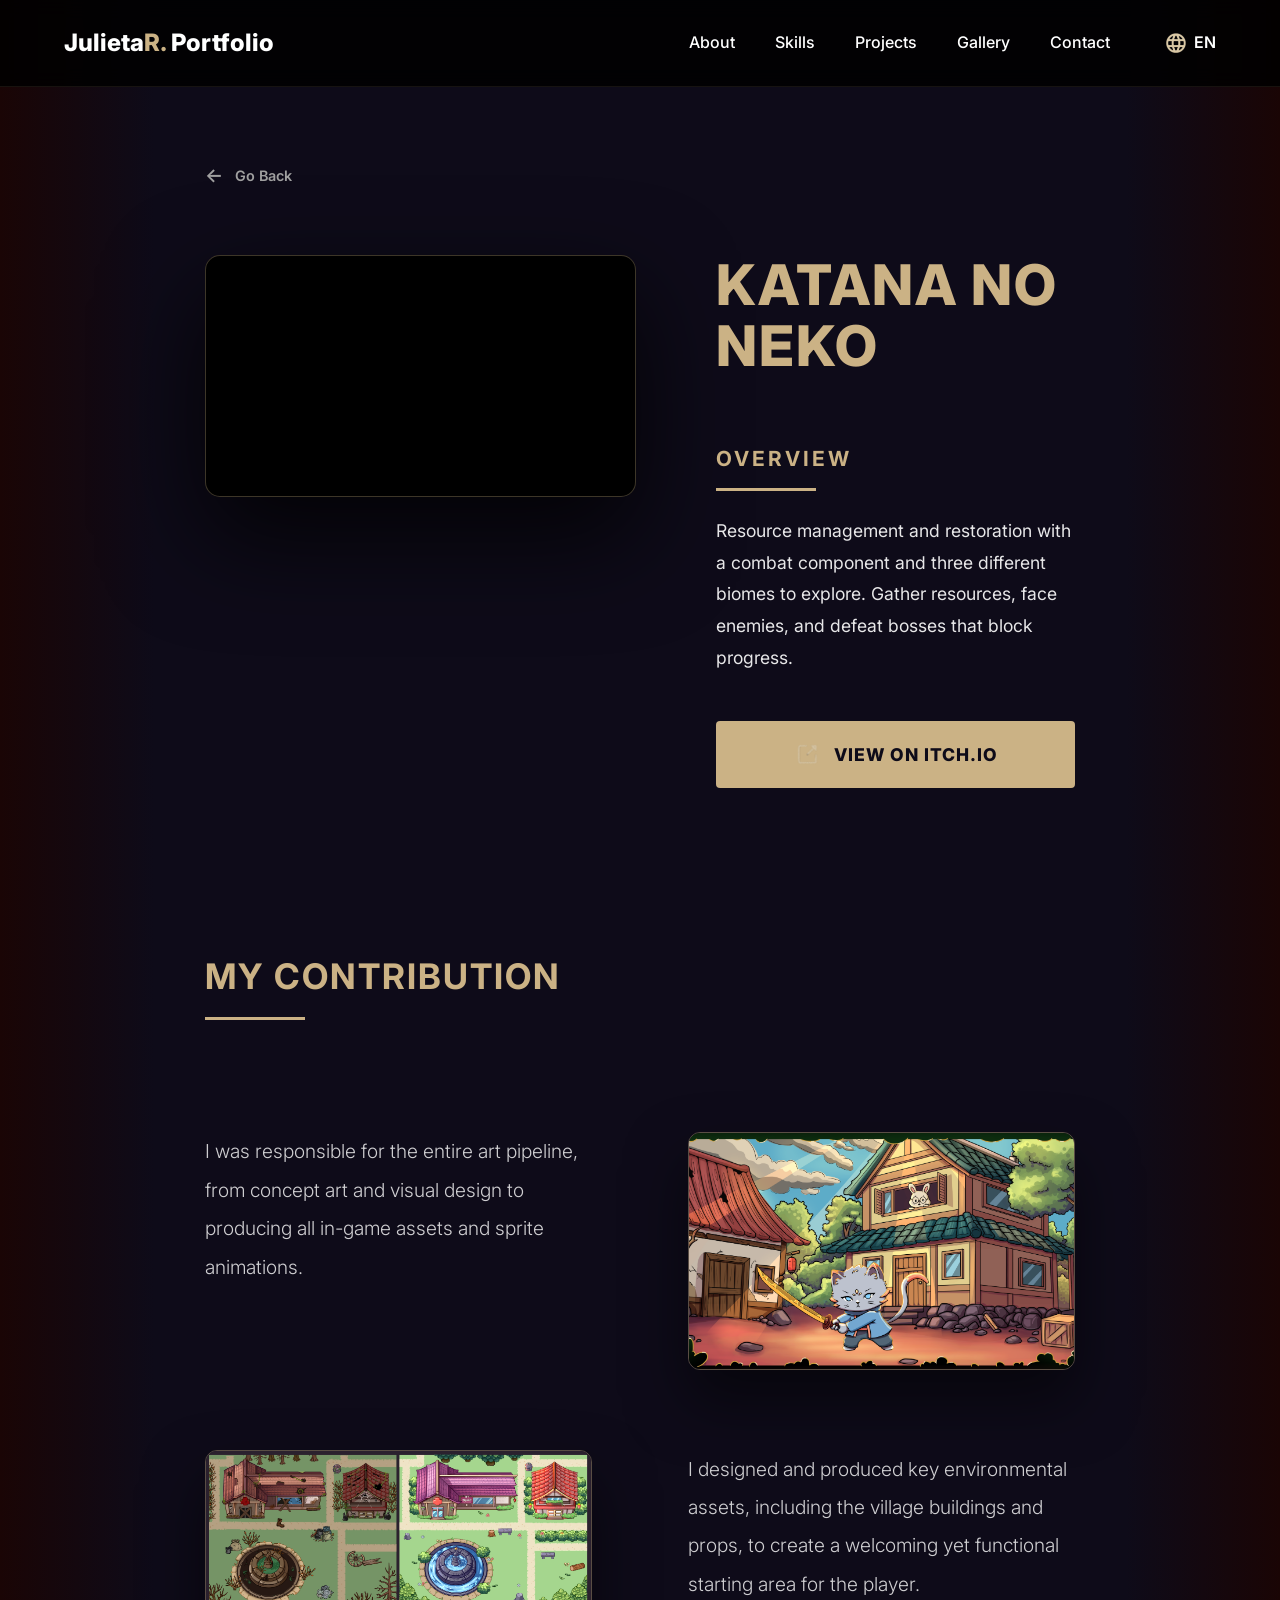
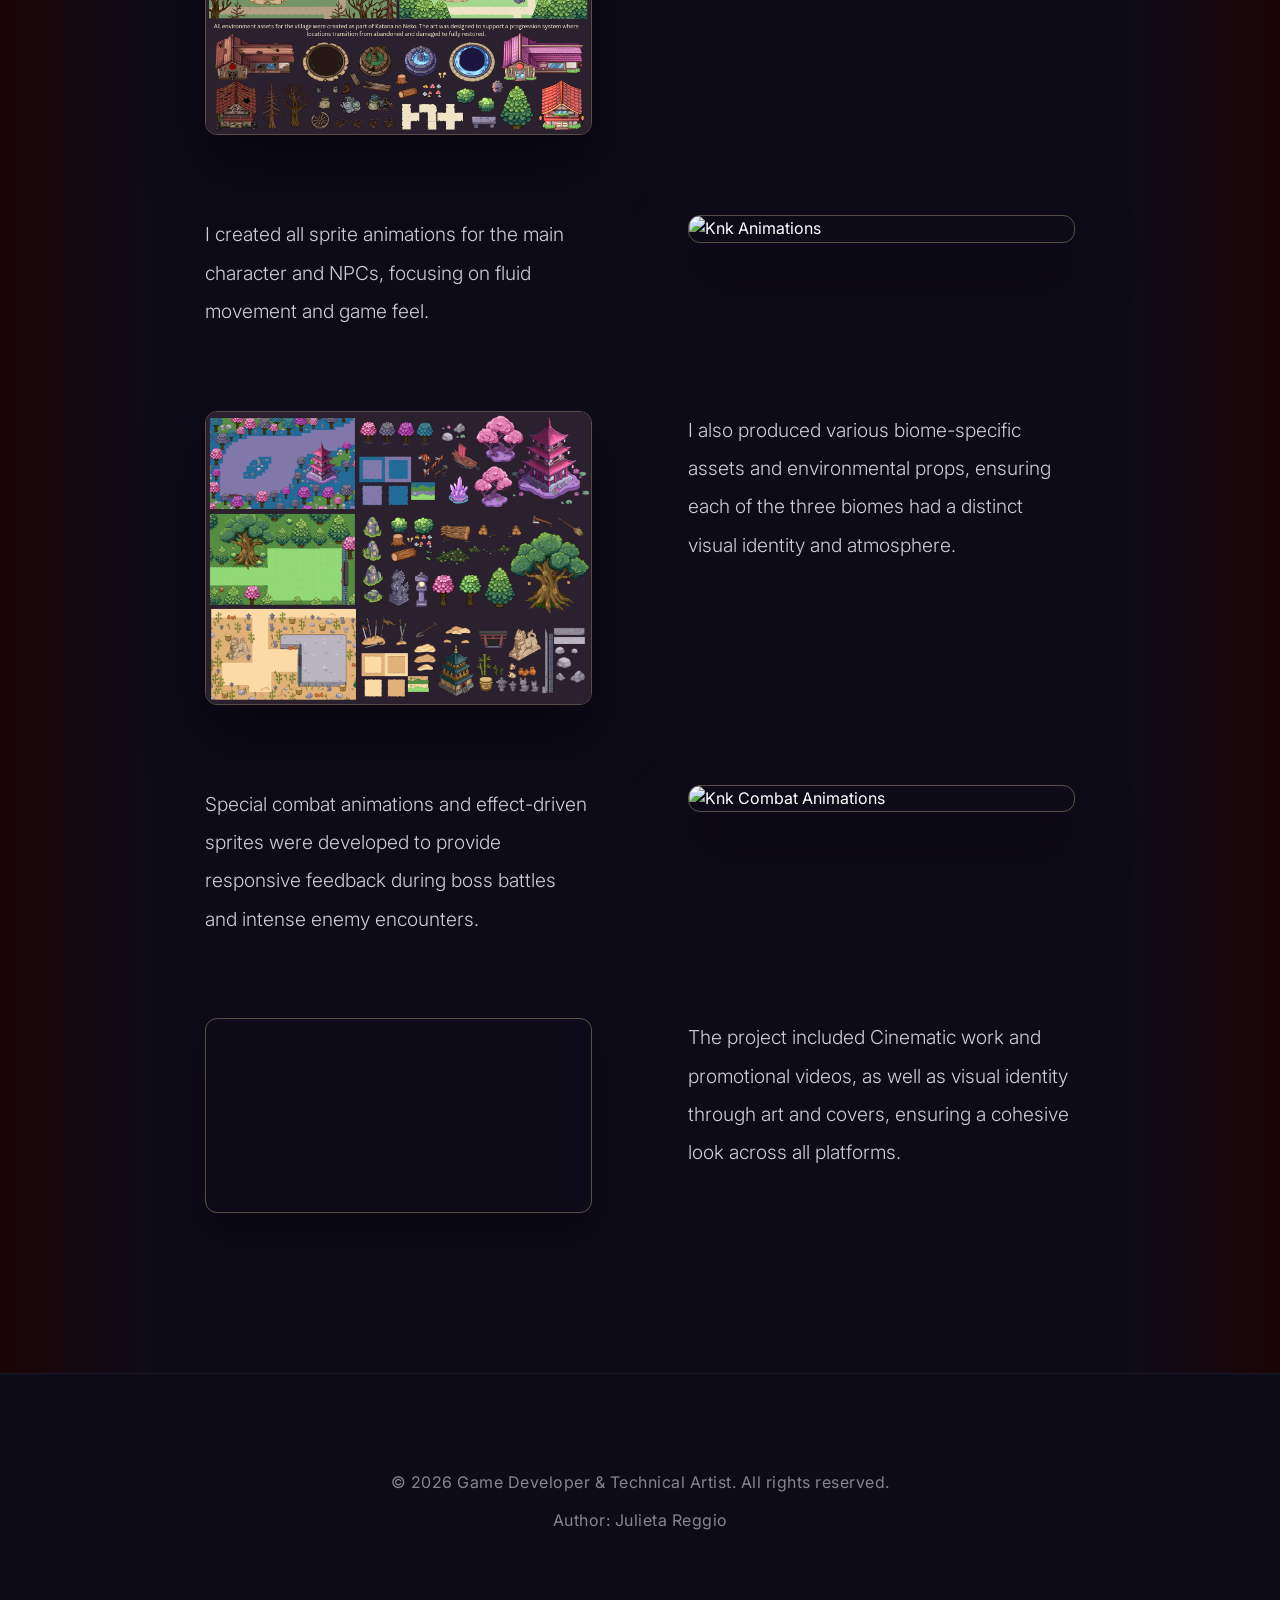
==== katana-no-neko.html @ 2dad03d8 "knkPage" ====
<!DOCTYPE html>
<html lang="en">

<head>
    <meta charset="UTF-8">
    <meta name="viewport" content="width=device-width, initial-scale=1.0">
    <title>Katana No Neko | Julieta Reggio</title>
    <meta name="description" content="Project details for Katana No Neko - Resource management and combat game.">
    <link rel="stylesheet" href="style.css">
</head>

<body class="project-detail-page">
    <header>
        <a href="index.html#hero" class="logo" id="header-logo">
            Julieta<span>R.</span> Portfolio
        </a>
        <nav>
            <ul class="nav-links" id="nav-menu">
                <li><a href="index.html#about">About</a></li>
                <li><a href="index.html#skills">Skills</a></li>
                <li><a href="index.html#projects">Projects</a></li>
                <li><a href="index.html#gallery">Gallery</a></li>
                <li><a href="index.html#contact">Contact</a></li>
                <li class="lang-toggle">
                    <img src="img/icons/language_light.png" alt="Language" class="nav-icon">
                    EN
                </li>
            </ul>
            <div class="menu-toggle" id="mobile-menu">
                <span></span>
                <span></span>
                <span></span>
            </div>
        </nav>
    </header>

    <main>
        <section class="project-hero">
            <div class="go-back-container">
                <a href="index.html#projects" class="go-back">
                    <span class="arrow">&larr;</span> Go Back
                </a>
            </div>

            <div class="project-top-row">
                <div class="video-container" id="knkTrailer">
                    <video src="img/prototypes/knkTailer.mp4" autoplay muted loop playsinline
                        style="width: 100%; border-radius: 12px; box-shadow: 0 20px 40px rgba(0,0,0,0.4);"></video>
                </div>

                <div class="overview-section">
                    <h1 id="project-title">KATANA NO NEKO</h1>
                    <div class="info-section">
                        <h2 data-t="overview">Overview</h2>
                        <p id="project-overview">Resource management and restoration with a combat component and three
                            different biomes to explore. Gather resources, face enemies, and defeat bosses that block
                            progress.</p>
                    </div>
                    <div class="info-links">
                        <a href="https://pablitoort.itch.io/katana-no-neko" target="_blank" class="btn btn-primary">
                            <img src="img/icons/show_light.png" alt="Show" class="btn-icon">
                            View on itch.io
                        </a>
                    </div>
                </div>
            </div>

            <div class="intercalated-content">
                <div class="contribution-header">
                    <h2 data-t="contribution">My Contribution</h2>
                </div>

                <!-- Row 1: knk -->
                <div class="intercalated-row">
                    <div class="intercalated-text">
                        <p>I was responsible for the entire art pipeline, from concept art and visual design to
                            producing all in-game assets and sprite animations.</p>
                    </div>
                    <div class="intercalated-image">
                        <img src="img/prototypes/knk.png" alt="Knk Gameplay">
                    </div>
                </div>

                <!-- Row 2: village assets -->
                <div class="intercalated-row reverse">
                    <div class="intercalated-text">
                        <p>I designed and produced key environmental assets, including the village buildings and props,
                            to create a welcoming yet functional starting area for the player.</p>
                    </div>
                    <div class="intercalated-image">
                        <img src="img/art/2d/PropAssets/villageAssets.png" alt="Village Assets">
                    </div>
                </div>

                <!-- Row 3: knkanimations -->
                <div class="intercalated-row">
                    <div class="intercalated-text">
                        <p>I created all sprite animations for the main character and NPCs, focusing on fluid movement
                            and game feel.</p>
                    </div>
                    <div class="intercalated-image">
                        <img src="img/art/2d/AnimationSprite/knkAnimations.gif" alt="Knk Animations">
                    </div>
                </div>

                <!-- Row 4: biomsassets -->
                <div class="intercalated-row reverse">
                    <div class="intercalated-text">
                        <p>I also produced various biome-specific assets and environmental props, ensuring each of the
                            three biomes had a distinct visual identity and atmosphere.</p>
                    </div>
                    <div class="intercalated-image">
                        <img src="img/art/2d/PropAssets/biomsAssets.png" alt="Biomes Assets">
                    </div>
                </div>

                <!-- Row 5: knkanimations2 -->
                <div class="intercalated-row">
                    <div class="intercalated-text">
                        <p>Special combat animations and effect-driven sprites were developed to provide responsive
                            feedback during boss battles and intense enemy encounters.</p>
                    </div>
                    <div class="intercalated-image">
                        <img src="img/art/2d/AnimationSprite/knkAnimations2.gif" alt="Knk Combat Animations">
                    </div>
                </div>

                <!-- Row 6: final video knkIntro -->
                <div class="intercalated-row reverse">
                    <div class="intercalated-text">
                        <p>The project included Cinematic work and promotional videos, as well as visual identity
                            through art and covers, ensuring a cohesive look across all platforms.</p>
                    </div>
                    <div class="intercalated-image">
                        <video src="img/prototypes/knkIntro.mp4" autoplay muted loop playsinline
                            style="width: 100%; border-radius: 12px; box-shadow: 0 20px 40px rgba(0,0,0,0.4);"></video>
                    </div>
                </div>
            </div>
        </section>
    </main>

    <footer>
        <div class="footer-content">
            <p>&copy; 2026 Game Developer & Technical Artist. All rights reserved.</p>
            <p>Author: Julieta Reggio</p>
        </div>
    </footer>

    <!-- Lightbox Modal (Reused from index) -->
    <div class="lightbox" id="lightbox">
        <span class="lightbox-close" id="lightbox-close">&times;</span>
        <button class="lightbox-prev" id="lightbox-prev">&#10094;</button>
        <div class="lightbox-content">
            <img src="" id="lightbox-img" alt="Enlarged View">
            <video id="lightbox-video" controls muted loop
                style="display: none; max-width: 100%; max-height: 80vh; border-radius: 4px; box-shadow: 0 0 50px rgba(0,0,0,0.5);"></video>
            <div id="lightbox-caption"></div>
        </div>
        <button class="lightbox-next" id="lightbox-next">&#10095;</button>
    </div>

    <script src="script.js"></script>
</body>

</html>
---- style.css ----
@import url('https://fonts.googleapis.com/css2?family=Inter:wght@300;400;600;700;800&display=swap');

:root {
    --bg-color: #000000;
    --text-primary: #ffffff;
    --text-secondary: #a0a0a0;
    --accent-color: #CBB285;
    --header-bg: rgba(0, 0, 0, 0.85);
    --font-main: 'Inter', sans-serif;
    --transition: all 0.3s ease;
}

* {
    margin: 0;
    padding: 0;
    box-sizing: border-box;
}

html {
    scroll-behavior: smooth;
}

body {
    background-color: var(--bg-color);
    color: var(--text-primary);
    font-family: var(--font-main);
    line-height: 1.6;
    overflow-x: hidden;
}

/* Animations */
.reveal {
    opacity: 0;
    transform: translateY(30px);
    transition: all 0.8s ease-out;
}

.reveal.visible {
    opacity: 1;
    transform: translateY(0);
}

/* Header & Navigation */
header {
    position: fixed;
    top: 0;
    left: 0;
    width: 100%;
    background: var(--header-bg);
    backdrop-filter: blur(10px);
    z-index: 1000;
    padding: 1.5rem 5%;
    display: flex;
    justify-content: space-between;
    align-items: center;
    border-bottom: 1px solid rgba(203, 178, 133, 0.1);
}

.logo {
    font-size: 1.5rem;
    font-weight: 800;
    color: var(--text-primary);
    cursor: pointer;
    text-decoration: none;
    transition: var(--transition);
}

.logo span {
    color: var(--accent-color);
}

.logo:hover {
    opacity: 0.8;
}

.nav-links {
    display: flex;
    gap: 2.5rem;
    list-style: none;
    align-items: center;
}

.lang-toggle {
    display: flex;
    align-items: center;
    gap: 8px;
    font-weight: 600;
    cursor: pointer;
    margin-left: 1rem;
    transition: var(--transition);
}

.lang-toggle:hover {
    color: var(--accent-color);
}

.nav-icon {
    width: 20px;
    height: 20px;
}

.nav-links a {
    text-decoration: none;
    color: var(--text-primary);
    font-weight: 500;
    font-size: 1rem;
    transition: var(--transition);
    position: relative;
}

.nav-links a::after {
    content: '';
    position: absolute;
    bottom: -5px;
    left: 0;
    width: 0;
    height: 2px;
    background: var(--accent-color);
    transition: var(--transition);
}

.nav-links a:hover {
    color: var(--accent-color);
}

.nav-links a:hover::after {
    width: 100%;
}

/* Mobile Menu */
.menu-toggle {
    display: none;
    flex-direction: column;
    gap: 6px;
    cursor: pointer;
    z-index: 1001;
}

.menu-toggle span {
    width: 30px;
    height: 3px;
    background: var(--text-primary);
    border-radius: 2px;
    transition: var(--transition);
}

/* Hero Section */
.hero {
    min-height: 100vh;
    width: 100%;
    display: flex;
    align-items: center;
    padding: 0 10%;
    background: linear-gradient(to right, rgba(14, 11, 25, 1) 10%, rgba(14, 11, 25, 0.7) 40%, rgba(14, 11, 25, 0) 75%), url('img/Hero.jpg') center center / cover no-repeat;
    position: relative;
    overflow: hidden;
}

.side-line {
    position: absolute;
    left: 9%;
    top: 50%;
    transform: translateY(-50%);
    width: 2px;
    height: 350px;
    background: rgba(203, 178, 133, 0.3);
}

.hero-content {
    max-width: 750px;
    text-align: left;
    z-index: 2;
    padding-left: 2rem;
}

.hero h1 {
    font-size: clamp(4rem, 10vw, 7rem);
    font-weight: 800;
    line-height: 1;
    letter-spacing: -2px;
    margin-bottom: 1.5rem;
    text-transform: uppercase;
    color: var(--text-primary);
}

.hero .subtitle {
    font-size: clamp(2rem, 4vw, 3rem);
    color: var(--accent-color);
    font-weight: 700;
    margin-bottom: 2rem;
    line-height: 1.1;
    text-transform: capitalize;
}

.hero .description {
    font-size: 1.15rem;
    color: rgba(255, 255, 255, 0.8);
    max-width: 550px;
    margin-bottom: 3.5rem;
    line-height: 1.6;
    font-weight: 400;
}

.hero-btns {
    display: flex;
    flex-direction: column;
    gap: 1.5rem;
}

.btn-row {
    display: flex;
    gap: 1.5rem;
}

.btn {
    display: flex;
    align-items: center;
    justify-content: center;
    gap: 12px;
    padding: 1.2rem 2.4rem;
    text-decoration: none;
    font-weight: 700;
    font-size: 1.1rem;
    border-radius: 4px;
    transition: var(--transition);
    cursor: pointer;
    text-transform: none;
}

.btn-primary {
    background: var(--accent-color);
    color: #1a1a1a;
    border: 2px solid var(--accent-color);
}

.btn-primary:hover {
    background: transparent;
    color: var(--accent-color);
    transform: translateY(-3px);
}

.btn-outline {
    border: 1px solid rgba(203, 178, 133, 0.5);
    color: var(--text-primary);
    background: rgba(14, 11, 25, 0.6);
    backdrop-filter: blur(5px);
}

.btn-outline:hover {
    border-color: var(--accent-color);
    background: rgba(203, 178, 133, 0.1);
    transform: translateY(-3px);
}

.btn-icon {
    width: 28px;
    height: 28px;
    object-fit: contain;
}

/* Projects Grid */
.projects-grid {
    display: grid;
    grid-template-columns: repeat(auto-fit, minmax(280px, 1fr));
    gap: 3rem;
}

.project-card {
    background: #1a1625;
    border-radius: 20px;
    overflow: hidden;
    display: flex;
    flex-direction: column;
    border: 1px solid rgba(255, 255, 255, 0.05);
    transition: var(--transition);
    height: 100%;
}

.project-card:hover {
    transform: translateY(-10px);
    box-shadow: 0 20px 40px rgba(0, 0, 0, 0.4);
    border-color: rgba(203, 178, 133, 0.2);
}

.project-link-wrapper {
    text-decoration: none;
    color: inherit;
    display: flex;
    flex-direction: column;
    height: 100%;
}


.project-img {
    width: 100%;
    height: 250px;
    overflow: hidden;
}

.project-img img {
    width: 100%;
    height: 100%;
    object-fit: cover;
    transition: var(--transition);
}

.project-card:hover .project-img img {
    transform: scale(1.05);
}

.project-info {
    padding: 2.5rem;
    display: flex;
    flex-direction: column;
    gap: 1.5rem;
    flex-grow: 1;
}

.project-info h3 {
    color: var(--accent-color);
    font-size: 1.8rem;
    font-weight: 800;
    line-height: 1.2;
    text-transform: uppercase;
    letter-spacing: 1px;
}

.project-info p {
    color: rgba(255, 255, 255, 0.7);
    font-size: 1.05rem;
    line-height: 1.6;
    margin-bottom: 1rem;
    flex-grow: 1;
}

.btn-project {
    display: inline-flex;
    align-items: center;
    gap: 10px;
    background: #7a6e91;
    color: white;
    text-decoration: none;
    padding: 0.8rem 1.5rem;
    border-radius: 8px;
    font-weight: 700;
    width: fit-content;
    transition: var(--transition);
    border: 1px solid rgba(255, 255, 255, 0.1);
}

.btn-project:hover {
    background: #8e82a8;
    transform: scale(1.05);
}

.btn-project .btn-icon {
    width: 20px;
    height: 20px;
}

/* Art Gallery Styling */
.gallery-category {
    margin-bottom: 5rem;
}

.category-title {
    font-size: 1.8rem;
    color: var(--text-primary);
    margin-bottom: 2rem;
    text-transform: uppercase;
    letter-spacing: 2px;
    padding-left: 0.5rem;
    border-left: 4px solid var(--accent-color);
}

.gallery-scroll {
    display: flex;
    gap: 1.5rem;
    overflow-x: auto;
    padding-bottom: 2rem;
    scrollbar-width: thin;
    scrollbar-color: var(--accent-color) rgba(255, 255, 255, 0.05);
}

.gallery-scroll::-webkit-scrollbar {
    height: 8px;
}

.gallery-scroll::-webkit-scrollbar-track {
    background: rgba(255, 255, 255, 0.05);
    border-radius: 10px;
}

.gallery-scroll::-webkit-scrollbar-thumb {
    background: var(--accent-color);
    border-radius: 10px;
}

.gallery-item {
    flex: 0 0 280px;
    height: 200px;
    position: relative;
    border-radius: 12px;
    overflow: hidden;
    cursor: pointer;
    border: 1px solid rgba(255, 255, 255, 0.1);
    transition: var(--transition);
}

.gallery-item img {
    width: 100%;
    height: 100%;
    object-fit: cover;
    filter: brightness(0.6);
    transition: var(--transition);
}

.gallery-overlay {
    position: absolute;
    top: 0;
    left: 0;
    width: 100%;
    height: 100%;
    background: rgba(0, 0, 0, 0.4);
    display: flex;
    align-items: center;
    justify-content: center;
    transition: var(--transition);
}

.gallery-overlay span {
    color: var(--text-primary);
    font-size: 1.2rem;
    font-weight: 700;
    text-transform: uppercase;
    letter-spacing: 1px;
    text-align: center;
    padding: 0 1rem;
    pointer-events: none;
}

.gallery-item:hover img {
    filter: brightness(0.8) scale(1.05);
}

.gallery-item:hover .gallery-overlay {
    background: rgba(0, 0, 0, 0.2);
}

/* Lightbox Styling */
.lightbox {
    display: none;
    position: fixed;
    z-index: 2000;
    left: 0;
    top: 0;
    width: 100%;
    height: 100%;
    background-color: rgba(0, 0, 0, 0.95);
    backdrop-filter: blur(10px);
    justify-content: center;
    align-items: center;
}

.lightbox-content {
    max-width: 90%;
    max-height: 90%;
    position: relative;
    display: flex;
    flex-direction: column;
    align-items: center;
    justify-content: center;
    overflow: hidden;
    /* Prevent zoomed image from spilling out if needed, though viewport is the real limit */
}

#lightbox-img {
    max-width: 100%;
    max-height: 80vh;
    border-radius: 4px;
    box-shadow: 0 0 50px rgba(0, 0, 0, 0.5);
    transition: transform 0.1s ease-out;
    /* Smooth zoom */
    transform-origin: center center;
    cursor: zoom-in;
    user-select: none;
}

#lightbox-caption {
    color: var(--text-primary);
    margin-top: 1.5rem;
    font-size: 1.2rem;
    font-weight: 500;
    letter-spacing: 1px;
    background: rgba(0, 0, 0, 0.5);
    padding: 0.5rem 1.5rem;
    border-radius: 20px;
    backdrop-filter: blur(5px);
    border: 1px solid rgba(255, 255, 255, 0.1);
}

.lightbox-close {
    position: absolute;
    top: 30px;
    right: 40px;
    color: white;
    font-size: 50px;
    font-weight: 300;
    cursor: pointer;
    transition: var(--transition);
}

.lightbox-close:hover {
    color: var(--accent-color);
    transform: scale(1.1);
}

.lightbox-prev,
.lightbox-next {
    position: absolute;
    top: 50%;
    transform: translateY(-50%);
    background: rgba(255, 255, 255, 0.05);
    border: 1px solid rgba(255, 255, 255, 0.1);
    color: white;
    font-size: 30px;
    padding: 20px;
    cursor: pointer;
    border-radius: 50%;
    transition: var(--transition);
    width: 70px;
    height: 70px;
    display: flex;
    align-items: center;
    justify-content: center;
}

.lightbox-prev {
    left: 40px;
}

.lightbox-next {
    right: 40px;
}

.lightbox-prev:hover,
.lightbox-next:hover {
    background: var(--accent-color);
    color: #000;
}

@keyframes zoomIn {
    from {
        transform: scale(0.9);
        opacity: 0;
    }

    to {
        transform: scale(1);
        opacity: 1;
    }
}

@media (max-width: 768px) {

    .lightbox-prev,
    .lightbox-next {
        padding: 10px;
        width: 50px;
        height: 50px;
        font-size: 20px;
    }

    .lightbox-prev {
        left: 10px;
    }

    .lightbox-next {
        right: 10px;
    }

    .lightbox-close {
        top: 10px;
        right: 20px;
    }
}

/* Section Common Styles */
section {
    padding: 7rem 10% 4rem 10%;
    min-height: auto;
}

h2 {
    font-size: 3.5rem;
    color: var(--accent-color);
    margin-bottom: 2.5rem;
    position: relative;
    text-transform: uppercase;
    letter-spacing: 2px;
}

h2::after {
    content: '';
    display: block;
    width: 100px;
    height: 4px;
    background: var(--accent-color);
    margin-top: 1rem;
}

/* About Section */
.about-container {
    display: flex;
    flex-direction: column;
    gap: 4rem;
}

.about-main {
    display: grid;
    grid-template-columns: 350px 1fr;
    gap: 4rem;
    align-items: center;
}

.about-image {
    position: relative;
    border-radius: 12px;
    overflow: hidden;
    aspect-ratio: 1;
    border: 2px solid rgba(203, 178, 133, 0.2);
}

.about-image img {
    width: 100%;
    height: 100%;
    object-fit: cover;
}

.about-text p {
    font-size: 1.25rem;
    color: rgba(255, 255, 255, 0.9);
    margin-bottom: 1.5rem;
    line-height: 1.8;
}

.about-text strong {
    color: var(--accent-color);
    font-weight: 600;
}

.about-details {
    display: grid;
    grid-template-columns: 1.5fr 1fr;
    gap: 3rem;
    padding-top: 3rem;
    border-top: 1px solid rgba(255, 255, 255, 0.1);
}

.detail-column {
    display: flex;
    flex-direction: column;
    gap: 3rem;
}

.detail-group h3 {
    font-size: 1.6rem;
    color: var(--accent-color);
    margin-bottom: 1.2rem;
    text-transform: uppercase;
    letter-spacing: 1px;
}

.detail-item {
    margin-bottom: 2rem;
}

.detail-item h4 {
    font-size: 1.2rem;
    color: var(--text-primary);
    margin-bottom: 0.3rem;
}

.detail-item p {
    color: var(--text-secondary);
    font-size: 1rem;
}

.detail-group ul {
    list-style: none;
}

.detail-group li {
    margin-bottom: 0.8rem;
    color: var(--text-secondary);
    font-size: 1.1rem;
}

.detail-group li strong {
    color: var(--text-primary);
}

/* Skills Grid */
.skills-grid {
    display: grid;
    grid-template-columns: repeat(auto-fit, minmax(280px, 1fr));
    gap: 2rem;
}

.skill-card {
    background: rgba(255, 255, 255, 0.03);
    border: 1px solid rgba(203, 178, 133, 0.1);
    padding: 3rem 2rem;
    border-radius: 12px;
    text-align: center;
    transition: var(--transition);
    position: relative;
    overflow: hidden;
}

.skill-card::before {
    content: '';
    position: absolute;
    top: 0;
    left: 0;
    width: 100%;
    height: 3px;
    background: var(--accent-color);
    transform: scaleX(0);
    transition: var(--transition);
    transform-origin: left;
}

.skill-card:hover {
    background: rgba(255, 255, 255, 0.05);
    transform: translateY(-10px);
    border-color: rgba(203, 178, 133, 0.3);
}

.skill-card:hover::before {
    transform: scaleX(1);
}

.skill-card h3 {
    font-size: 1.5rem;
    color: var(--accent-color);
    margin-bottom: 1.5rem;
    text-transform: uppercase;
}

.skill-card ul {
    list-style: none;
    color: var(--text-secondary);
}

.skill-card li {
    margin-bottom: 0.5rem;
    font-size: 1.1rem;
}

/* Contact Section */
.contact-container {
    display: grid;
    grid-template-columns: 1fr 1.2fr;
    gap: 6rem;
    align-items: start;
}

.contact-info h3 {
    font-size: 2.5rem;
    margin-bottom: 1.5rem;
    color: var(--accent-color);
}

.contact-info p {
    color: var(--text-secondary);
    margin-bottom: 3rem;
    font-size: 1.2rem;
}

.contact-cards {
    display: flex;
    flex-direction: column;
    gap: 1.5rem;
    margin-bottom: 3rem;
}

.contact-item {
    display: flex;
    align-items: center;
    gap: 1.5rem;
    background: rgba(255, 255, 255, 0.02);
    border: 1px solid rgba(255, 255, 255, 0.05);
    padding: 1.5rem;
    border-radius: 8px;
    transition: var(--transition);
}

.contact-item:hover {
    background: rgba(255, 255, 255, 0.05);
    border-color: var(--accent-color);
}

.contact-icon {
    width: 48px;
    height: 48px;
    opacity: 0.8;
}

/* Project Detail Page Styles */
.project-detail-page {
    background: linear-gradient(90deg,
            #1a0505 0%,
            #0e0b19 12%,
            #0e0b19 88%,
            #1a0505 100%);
}

.project-detail-page section {
    padding: 10rem 16% 5rem 16%;
    /* Reduced from 20% to widen content */
    position: relative;
    min-height: 100vh;
}

/* Decorative Double Vertical Lines from screenshot */
.project-detail-page section::before,
.project-detail-page section::after {
    content: '';
    position: fixed;
    top: 10vh;
    bottom: 10vh;
    width: 8px;
    /* Space for two lines */
    border-left: 2px solid var(--accent-color);
    border-right: 2px solid var(--accent-color);
    opacity: 0.6;
    z-index: 1;
}

.project-detail-page section::before {
    left: 12%;
}

.project-detail-page section::after {
    right: 12%;
}

.go-back-container {
    margin-bottom: 4rem;
}

.go-back {
    color: var(--text-secondary);
    text-decoration: none;
    font-size: 0.9rem;
    font-weight: 600;
    display: flex;
    align-items: center;
    gap: 12px;
    transition: var(--transition);
}

.go-back:hover {
    color: var(--accent-color);
    transform: translateX(-5px);
}

.go-back .arrow {
    font-size: 1.2rem;
}

#project-title {
    font-size: clamp(2.2rem, 5vw, 3.5rem);
    color: var(--accent-color);
    text-transform: uppercase;
    margin-bottom: 2rem;
    line-height: 1.1;
    font-weight: 800;
    letter-spacing: 2px;
}

.project-top-row {
    display: grid;
    grid-template-columns: 1.2fr 1fr;
    gap: 5rem;
    align-items: start;
    margin-bottom: 10rem;
}

.overview-section {
    display: flex;
    flex-direction: column;
    gap: 2rem;
}

.overview-section h2,
.contribution-header h2 {
    font-size: 1.3rem;
    text-transform: uppercase;
    letter-spacing: 3px;
    color: var(--accent-color);
    margin-bottom: 1.5rem;
    position: relative;
    padding-bottom: 1rem;
    width: fit-content;
}

/* Gold Underline from screenshot */
.overview-section h2::after,
.contribution-header h2::after {
    content: '';
    position: absolute;
    left: 0;
    bottom: 0;
    width: 100px;
    height: 3px;
    background: var(--accent-color);
}

.overview-section p {
    font-size: 1.1rem;
    line-height: 1.8;
    color: rgba(255, 255, 255, 0.9);
}

.video-container {
    width: 100%;
    aspect-ratio: 16/9;
    background: #000;
    border-radius: 15px;
    overflow: hidden;
    border: 1px solid rgba(203, 178, 133, 0.3);
    box-shadow: 0 40px 100px rgba(0, 0, 0, 0.8);
    pointer-events: none;
}

.video-container video {
    width: 100%;
    height: 100%;
    object-fit: cover;
}

/* Solid Golden Button from screenshot */
.project-detail-page .btn-primary {
    background: var(--accent-color);
    color: #0e0b19;
    font-weight: 800;
    text-transform: uppercase;
    letter-spacing: 1px;
    padding: 1.2rem 2.5rem;
    border: none;
    border-radius: 4px;
    justify-content: center;
    width: 100%;
    margin-top: 1rem;
}

.project-detail-page .btn-primary:hover {
    background: #e0c69d;
    transform: translateY(-3px);
}

.intercalated-content {
    display: flex;
    flex-direction: column;
    gap: 5rem;
    /* Even tighter gap */
    margin-top: 5rem;
    padding-bottom: 5rem;
}

.contribution-header {
    text-align: left;
    margin-bottom: 0.5rem;
    /* Extremely tight margin for minimum space */
}

.contribution-header h2 {
    font-size: 2.2rem;
    /* Significantly bigger title */
    text-transform: uppercase;
    letter-spacing: 2px;
    color: var(--accent-color);
}

.intercalated-row {
    display: grid;
    grid-template-columns: 1fr 1fr;
    gap: 6rem;
    align-items: flex-start;
}

.intercalated-row.reverse {
    grid-template-columns: 1fr 1fr;
}

.intercalated-row.reverse .intercalated-text {
    order: 2;
}

.intercalated-row.reverse .intercalated-image {
    order: 1;
}

.intercalated-text p {
    font-size: 1.2rem;
    color: rgba(255, 255, 255, 0.8);
    line-height: 2;
    font-weight: 300;
}

.intercalated-image {
    width: 100%;
    display: flex;
    flex-direction: column;
    gap: 3rem;
}

.intercalated-image img,
.intercalated-image video {
    width: 100%;
    height: auto;
    border-radius: 12px;
    box-shadow: 0 30px 60px rgba(0, 0, 0, 0.5);
    border: 1px solid rgba(203, 178, 133, 0.4);
    /* Fine golden border */
    pointer-events: none;
    /* Not selectable */
    user-select: none;
    -webkit-user-drag: none;
}

.vertical-stack {
    display: flex;
    flex-direction: column;
    gap: 2.5rem;
}

@media (max-width: 1400px) {

    .project-detail-page section::before,
    .project-detail-page section::after {
        display: none;
    }
}

@media (max-width: 1200px) {
    .project-detail-page section {
        padding: 8rem 5% 5rem 5%;
    }
}

@media (max-width: 1100px) {
    .project-detail-page section {
        padding: 5rem 5% 5rem 5%;
    }

    .project-top-row {
        grid-template-columns: 1fr;
        gap: 3rem;
    }

    .intercalated-row {
        grid-template-columns: 1fr;
        gap: 4rem;
    }

    .intercalated-row.reverse .intercalated-text {
        order: 1;
    }

    .intercalated-row.reverse .intercalated-image {
        order: 2;
    }
}

/* Contact Details */
.contact-item h4 {
    font-size: 0.9rem;
    text-transform: uppercase;
    color: var(--accent-color);
    letter-spacing: 1px;
    margin-bottom: 0.3rem;
}

.contact-item p {
    margin-bottom: 0;
    font-size: 1.1rem;
    color: var(--text-primary);
}

.social-links {
    display: flex;
    gap: 2rem;
}

.social-links a {
    color: var(--text-secondary);
    font-size: 1rem;
    text-decoration: none;
    transition: var(--transition);
    font-weight: 500;
}

.social-links a:hover {
    color: var(--accent-color);
    transform: translateY(-2px);
}

.contact-form {
    display: flex;
    flex-direction: column;
    gap: 1.5rem;
    background: rgba(255, 255, 255, 0.02);
    padding: 3rem;
    border-radius: 12px;
    border: 1px solid rgba(255, 255, 255, 0.05);
}

.form-group {
    display: flex;
    flex-direction: column;
    gap: 0.8rem;
}

.form-group label {
    font-size: 0.85rem;
    font-weight: 700;
    color: var(--accent-color);
    text-transform: uppercase;
    letter-spacing: 1px;
}

.form-group input,
.form-group textarea {
    padding: 1.2rem;
    background: rgba(0, 0, 0, 0.2);
    border: 1px solid rgba(255, 255, 255, 0.1);
    color: var(--text-primary);
    border-radius: 4px;
    font-family: inherit;
    font-size: 1rem;
    transition: var(--transition);
}

.form-group input:focus,
.form-group textarea:focus {
    outline: none;
    border-color: var(--accent-color);
    background: rgba(0, 0, 0, 0.3);
}

.btn-submit {
    display: flex;
    align-items: center;
    justify-content: center;
    gap: 12px;
    background: var(--accent-color);
    color: #1a1a1a;
    border: none;
    padding: 1.2rem;
    font-weight: 800;
    cursor: pointer;
    text-transform: uppercase;
    letter-spacing: 1.5px;
    transition: var(--transition);
    border-radius: 4px;
    font-size: 1.1rem;
}

.btn-submit:hover {
    background: #e0c69d;
    transform: translateY(-3px);
    box-shadow: 0 10px 20px rgba(0, 0, 0, 0.2);
}

/* Footer Styling */
footer {
    background: #0e0b19;
    padding: 6rem 10%;
    text-align: center;
    border-top: 1px solid rgba(255, 255, 255, 0.05);
}

.footer-content p {
    color: rgba(255, 255, 255, 0.5);
    font-size: 1rem;
    margin-bottom: 0.8rem;
    letter-spacing: 0.5px;
}

/* Project Details Modal */
.project-modal {
    display: none;
    position: fixed;
    z-index: 2500;
    left: 0;
    top: 0;
    width: 100%;
    height: 100%;
    background-color: rgba(0, 0, 0, 0.9);
    backdrop-filter: blur(15px);
    justify-content: center;
    align-items: center;
    padding: 2rem;
}

.modal-container {
    background: #1a1625;
    width: 100%;
    max-width: 1100px;
    border-radius: 24px;
    position: relative;
    border: 1px solid rgba(255, 255, 255, 0.1);
    box-shadow: 0 30px 60px rgba(0, 0, 0, 0.5);
    overflow: hidden;
    animation: slideUp 0.4s ease;
}

.modal-close {
    position: absolute;
    top: 20px;
    right: 25px;
    color: white;
    font-size: 35px;
    cursor: pointer;
    z-index: 10;
    transition: var(--transition);
}

.modal-close:hover {
    color: var(--accent-color);
    transform: scale(1.1);
}

.modal-content {
    display: grid;
    grid-template-columns: 1.2fr 1fr;
    min-height: 500px;
}

.modal-left {
    width: 100%;
    height: 100%;
}

.modal-left img {
    width: 100%;
    height: 100%;
    object-fit: cover;
}

.modal-right {
    padding: 3.5rem;
    display: flex;
    flex-direction: column;
    gap: 2rem;
    overflow-y: auto;
    max-height: 85vh;
}

#modal-title {
    font-size: 2.2rem;
    color: var(--accent-color);
    text-transform: uppercase;
    font-weight: 800;
    line-height: 1.1;
    margin-bottom: 0.5rem;
}

.modal-section h4 {
    color: var(--text-primary);
    font-size: 1rem;
    text-transform: uppercase;
    letter-spacing: 1.5px;
    margin-bottom: 0.8rem;
    border-bottom: 2px solid var(--accent-color);
    width: fit-content;
    padding-bottom: 4px;
}

.modal-section p {
    color: rgba(255, 255, 255, 0.8);
    font-size: 1rem;
    line-height: 1.6;
}

.tools-list {
    color: var(--accent-color) !important;
    font-weight: 700;
    letter-spacing: 0.5px;
}

@keyframes slideUp {
    from {
        transform: translateY(50px);
        opacity: 0;
    }

    to {
        transform: translateY(0);
        opacity: 1;
    }
}

/* Responsive Styles */
@media (max-width: 1100px) {
    .project-top-row {
        grid-template-columns: 1fr;
        gap: 3rem;
    }

    .intercalated-row {
        grid-template-columns: 1fr;
        gap: 4rem;
    }

    .intercalated-row.reverse .intercalated-text {
        order: 1;
    }

    .intercalated-row.reverse .intercalated-image {
        order: 2;
    }

    .intercalated-image .gallery-item,
    .animation-grid {
        height: 350px;
    }
}

@media (max-width: 992px) {
    .contact-container {
        grid-template-columns: 1fr;
    }

    .modal-content {
        grid-template-columns: 1fr;
    }

    .modal-left {
        height: 250px;
    }

    .modal-right {
        padding: 2.5rem;
        max-height: 60vh;
    }

    #modal-title {
        font-size: 1.8rem;
    }
}

@media (max-width: 768px) {
    .about-main {
        grid-template-columns: 1fr;
        text-align: center;
        gap: 2rem;
    }

    .about-image {
        max-width: 300px;
        margin: 0 auto;
    }

    .about-details {
        grid-template-columns: 1fr;
        gap: 2rem;
    }

    .nav-links {
        position: fixed;
        right: -100%;
        top: 0;
        width: 70%;
        height: 100vh;
        background: var(--bg-color);
        flex-direction: column;
        justify-content: center;
        align-items: center;
        transition: 0.5s;
        box-shadow: -10px 0 30px rgba(0, 0, 0, 0.5);
    }

    .nav-links.active {
        right: 0;
    }

    .menu-toggle {
        display: flex;
    }

    .hero h1 {
        font-size: 3.5rem;
        letter-spacing: -1px;
    }

    .hero {
        padding: 5rem 5% 0 5%;
        /* Add top padding to avoid header overlap */
        justify-content: center;
        text-align: center;
        background: linear-gradient(to top, rgba(14, 11, 25, 1) 20%, rgba(14, 11, 25, 0.4) 60%, rgba(14, 11, 25, 0.2) 100%), url('img/Hero.jpg') center center / cover no-repeat;
    }

    .side-line {
        display: none;
    }

    .hero-content {
        text-align: center;
        padding-left: 0;
    }

    .hero p {
        font-size: 1.4rem;
    }

    .hero-btns {
        flex-direction: column;
        width: 100%;
    }

    .btn {
        width: 100%;
        text-align: center;
    }

    section {
        padding: 4rem 5% 2rem 5%;
    }

    h2 {
        font-size: 2.5rem;
    }
}

@media (max-width: 500px) {
    header {
        padding: 1rem 5%;
    }

    .logo {
        font-size: 1.2rem;
    }

    .hero h1 {
        font-size: 2.5rem;
    }

    .hero .subtitle {
        font-size: 1.4rem;
    }

    .hero .description {
        font-size: 1rem;
        margin-bottom: 2rem;
    }

    .btn-row {
        flex-direction: column;
        gap: 1rem;
    }

    .about-image {
        max-width: 100%;
    }

    .projects-grid {
        grid-template-columns: 1fr;
    }

    .gallery-item {
        flex: 0 0 240px;
    }

    .contact-form {
        padding: 1.5rem;
    }

    .contact-info h3 {
        font-size: 1.8rem;
    }

    .nav-links {
        width: 85%;
    }
}

@media (max-width: 350px) {
    .hero h1 {
        font-size: 2rem;
    }

    .hero .subtitle {
        font-size: 1.2rem;
    }

    .gallery-item {
        flex: 0 0 220px;
    }

    .modal-container {
        border-radius: 12px;
    }

    .modal-right {
        padding: 1.5rem;
    }
}
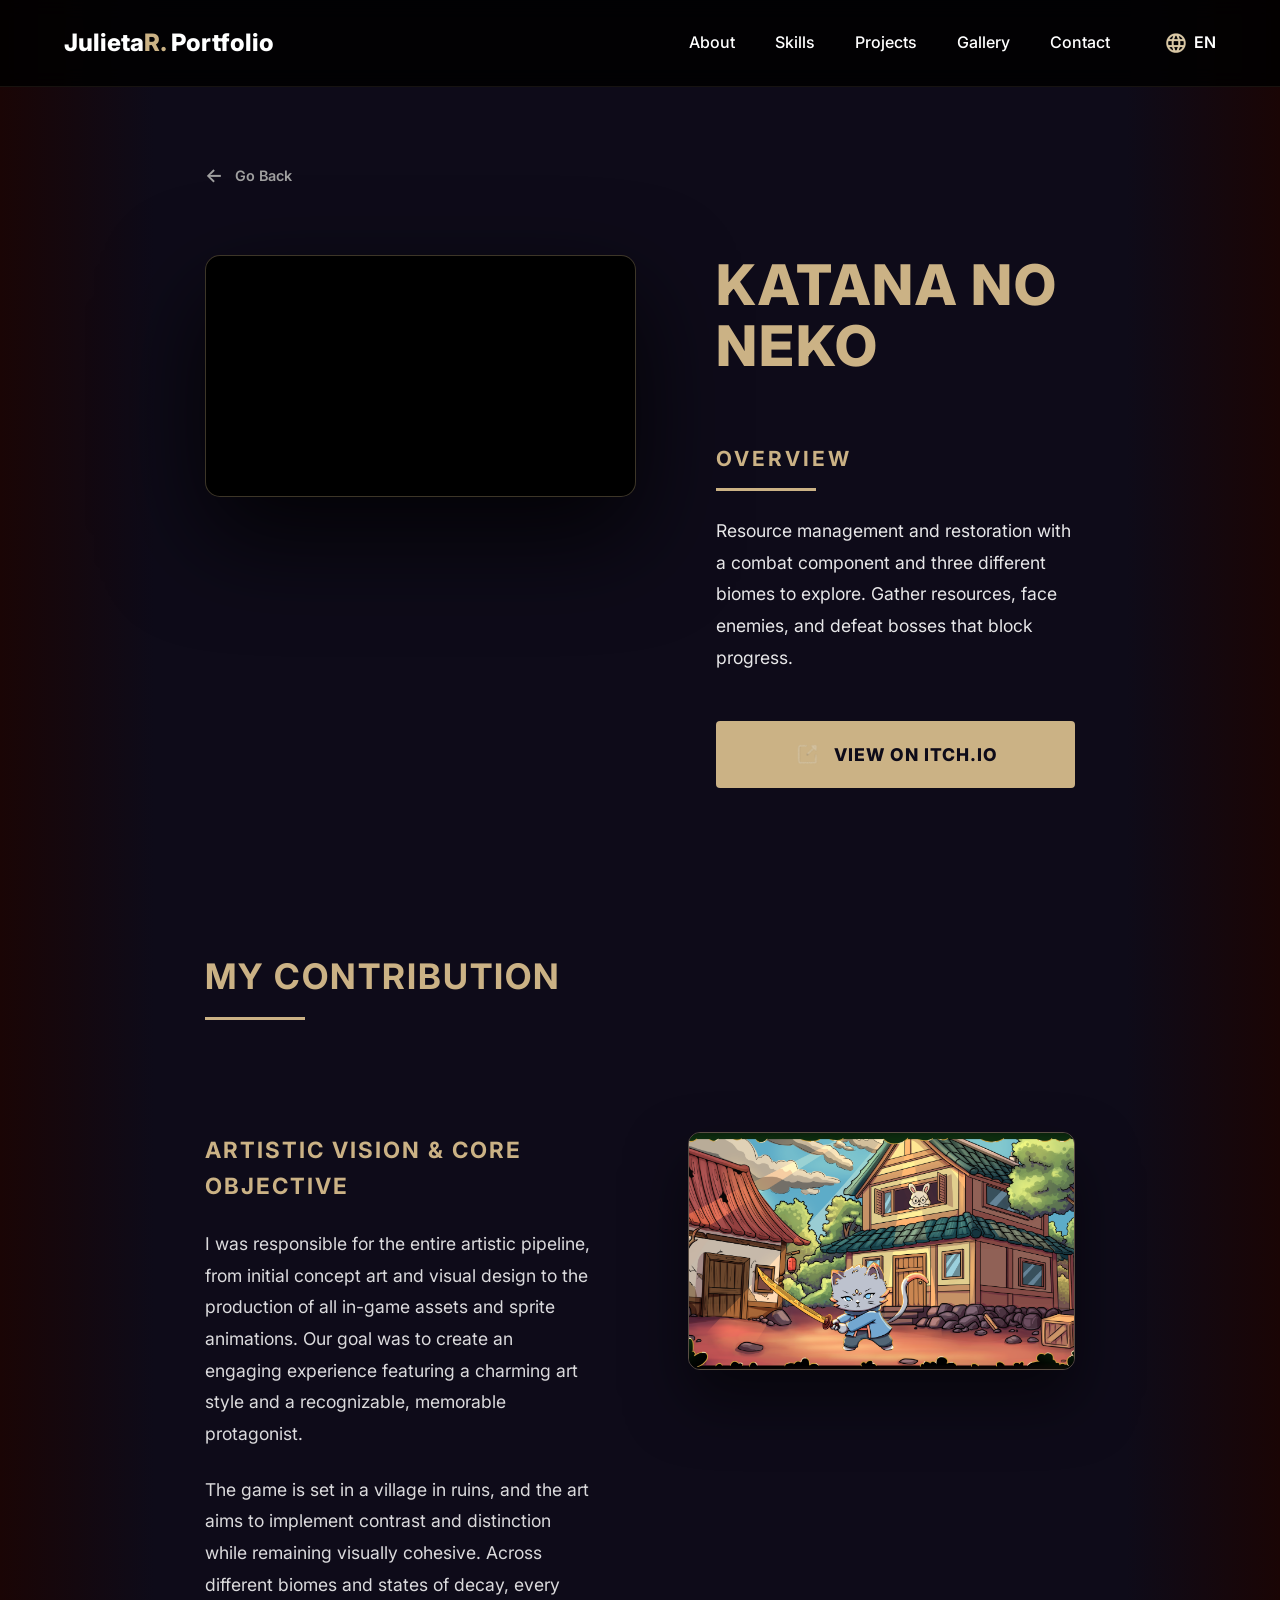
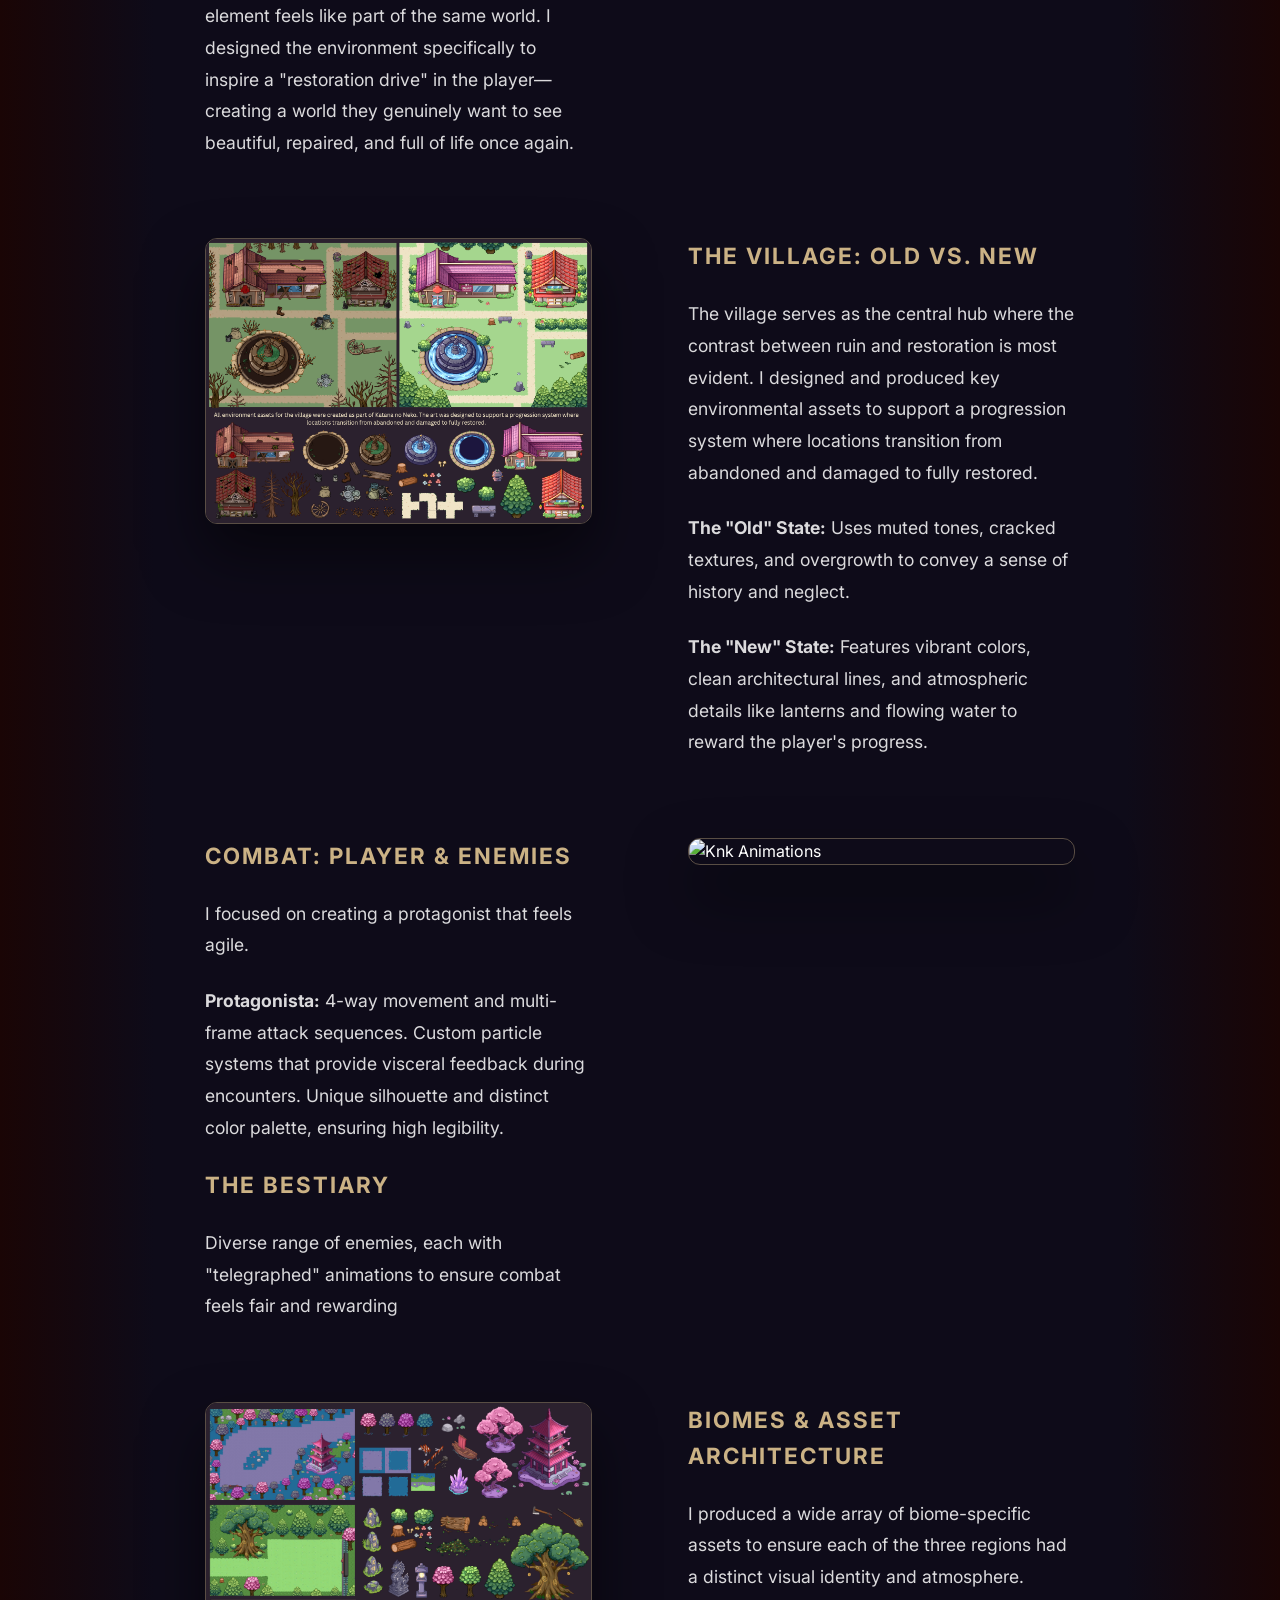
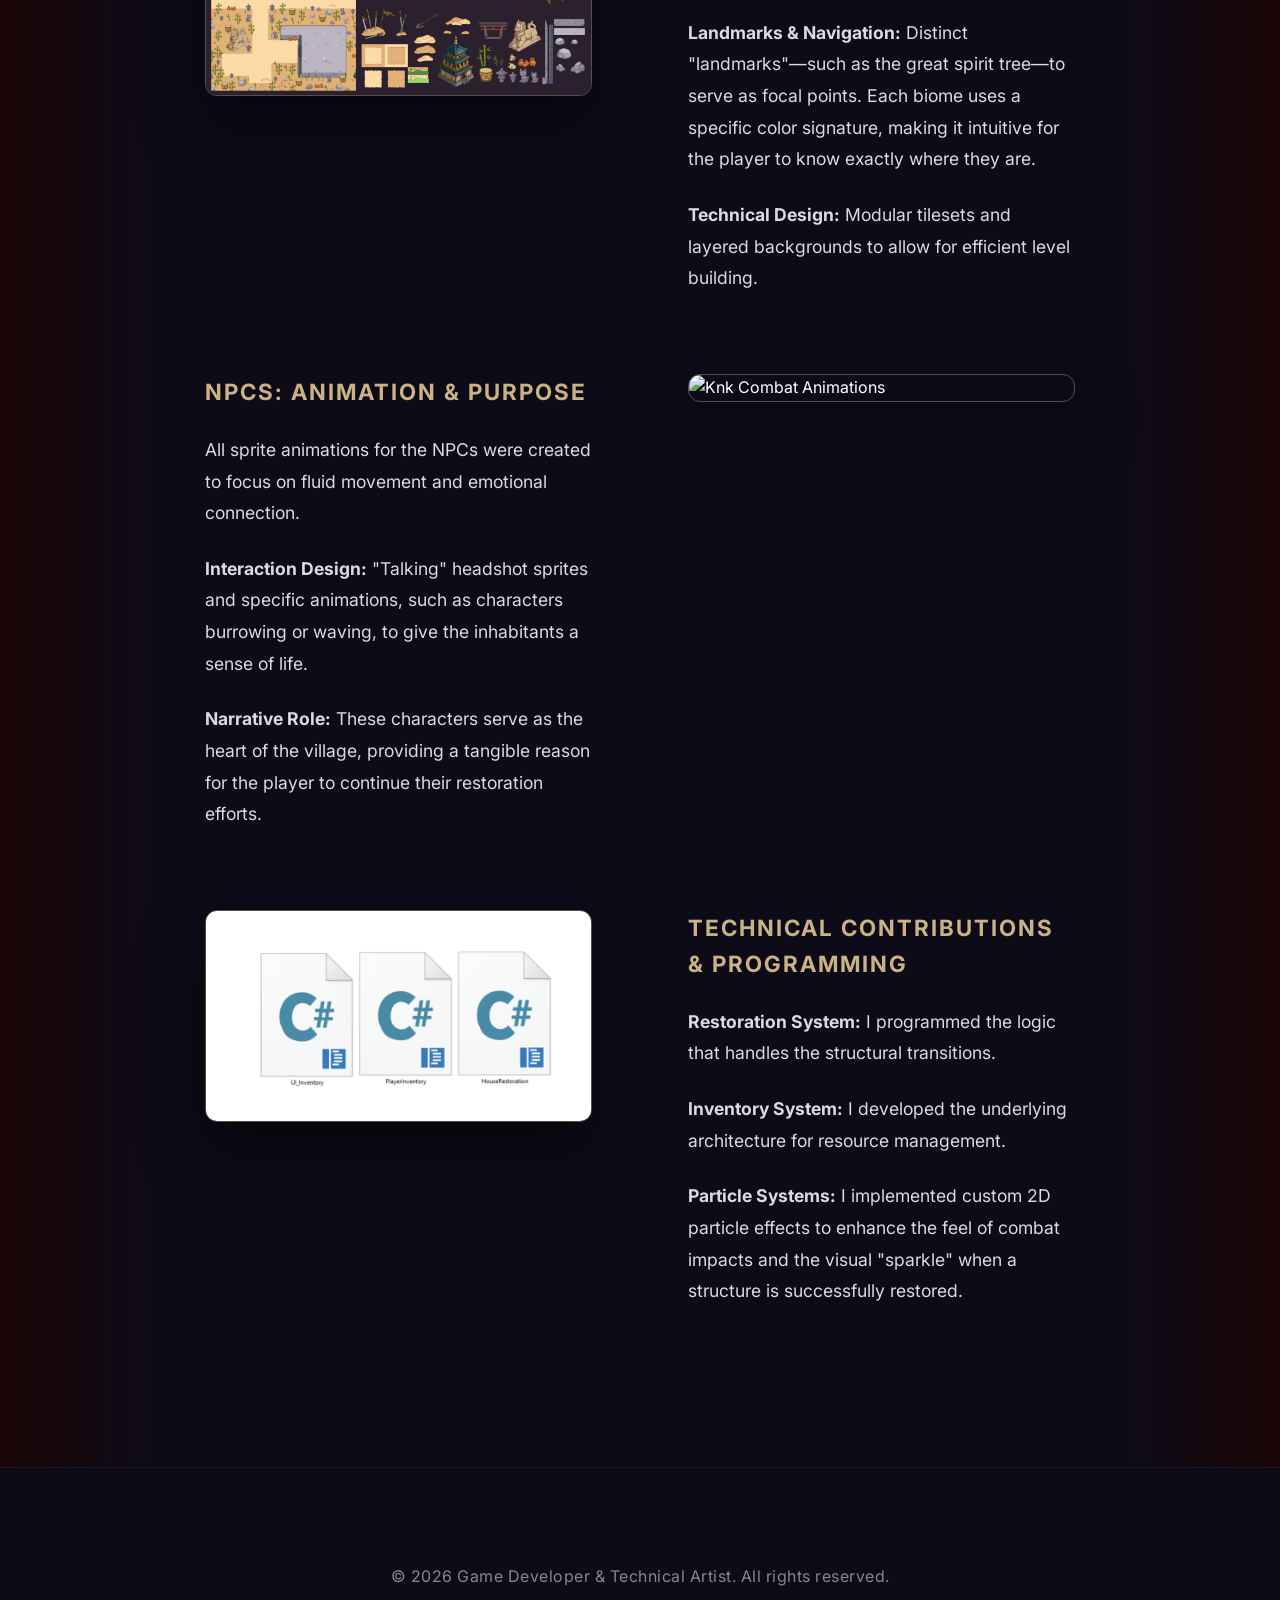
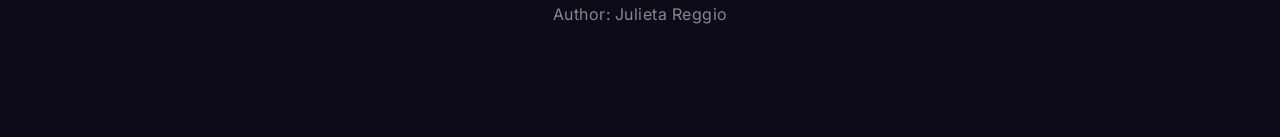
==== commit 8c161a39: "knkPage translation" ====
--- a/katana-no-neko.html
+++ b/katana-no-neko.html
@@ -70,70 +70,106 @@
                     <h2 data-t="contribution">My Contribution</h2>
                 </div>
 
-                <!-- Row 1: knk -->
-                <div class="intercalated-row">
-                    <div class="intercalated-text">
-                        <p>I was responsible for the entire art pipeline, from concept art and visual design to
-                            producing all in-game assets and sprite animations.</p>
+                <!-- Row 1: Artistic Vision & Core Objective -->
+                <div class="intercalated-row" id="row1">
+                    <div class="intercalated-text">
+                        <h3>Artistic Vision & Core Objective</h3>
+                        <p>I was responsible for the entire artistic pipeline, from initial concept art and visual
+                            design to the production of all in-game assets and sprite animations. Our goal was to create
+                            an engaging experience featuring a charming art style and a recognizable, memorable
+                            protagonist.</p>
+                        <p>The game is set in a village in ruins, and the art aims to implement contrast and distinction
+                            while remaining visually cohesive. Across different biomes and states of decay, every
+                            element feels like part of the same world. I designed the environment specifically to
+                            inspire a "restoration drive" in the player—creating a world they genuinely want to see
+                            beautiful, repaired, and full of life once again.</p>
                     </div>
                     <div class="intercalated-image">
                         <img src="img/prototypes/knk.png" alt="Knk Gameplay">
                     </div>
                 </div>
 
-                <!-- Row 2: village assets -->
-                <div class="intercalated-row reverse">
-                    <div class="intercalated-text">
-                        <p>I designed and produced key environmental assets, including the village buildings and props,
-                            to create a welcoming yet functional starting area for the player.</p>
+                <!-- Row 2: The Village: Old vs. New -->
+                <div class="intercalated-row reverse" id="row2">
+                    <div class="intercalated-text">
+                        <h3>The Village: Old vs. New</h3>
+                        <p>The village serves as the central hub where the contrast between ruin and restoration is most
+                            evident. I designed and produced key environmental assets to support a progression system
+                            where locations transition from abandoned and
+                            damaged to fully restored.</p>
+                        <p><strong>The "Old" State:</strong> Uses muted tones, cracked textures, and overgrowth to
+                            convey a sense of history and neglect.</p>
+                        <p><strong>The "New" State:</strong> Features vibrant colors, clean architectural lines, and
+                            atmospheric details like lanterns and flowing water to reward the player's progress.</p>
                     </div>
                     <div class="intercalated-image">
                         <img src="img/art/2d/PropAssets/villageAssets.png" alt="Village Assets">
                     </div>
                 </div>
 
-                <!-- Row 3: knkanimations -->
-                <div class="intercalated-row">
-                    <div class="intercalated-text">
-                        <p>I created all sprite animations for the main character and NPCs, focusing on fluid movement
-                            and game feel.</p>
+                <!-- Row 3: Combat: Boss & Enemy Design -->
+                <div class="intercalated-row" id="row3">
+                    <div class="intercalated-text">
+                        <h3>Combat: Player & Enemies</h3>
+                        <p>I focused on creating a protagonist that feels agile.</p>
+                        <p><strong>Protagonist:</strong> 4-way movement and multi-frame attack sequences. Custom
+                            particle systems that provide visceral
+                            feedback during encounters. Unique silhouette and distinct color palette, ensuring
+                            high legibility.</p>
+                        <h3>The Bestiary</h3>
+                        <p>Diverse range of enemies, each with "telegraphed" animations to ensure combat
+                            feels fair and rewarding</p>
                     </div>
                     <div class="intercalated-image">
                         <img src="img/art/2d/AnimationSprite/knkAnimations.gif" alt="Knk Animations">
                     </div>
                 </div>
 
-                <!-- Row 4: biomsassets -->
-                <div class="intercalated-row reverse">
-                    <div class="intercalated-text">
-                        <p>I also produced various biome-specific assets and environmental props, ensuring each of the
-                            three biomes had a distinct visual identity and atmosphere.</p>
+                <!-- Row 4: Biomes & Asset Architecture -->
+                <div class="intercalated-row reverse" id="row4">
+                    <div class="intercalated-text">
+                        <h3>Biomes & Asset Architecture</h3>
+                        <p>I produced a wide array of biome-specific assets to ensure each of the three regions had a
+                            distinct visual identity and atmosphere.</p>
+                        <p><strong>Landmarks & Navigation:</strong> Distinct "landmarks"—such as the great
+                            spirit tree—to serve as focal points. Each biome uses a specific color
+                            signature, making it intuitive for the player to know exactly where they are.</p>
+                        <p><strong>Technical Design:</strong> Modular tilesets and layered backgrounds to allow for
+                            efficient level building.</p>
                     </div>
                     <div class="intercalated-image">
                         <img src="img/art/2d/PropAssets/biomsAssets.png" alt="Biomes Assets">
                     </div>
                 </div>
 
-                <!-- Row 5: knkanimations2 -->
-                <div class="intercalated-row">
-                    <div class="intercalated-text">
-                        <p>Special combat animations and effect-driven sprites were developed to provide responsive
-                            feedback during boss battles and intense enemy encounters.</p>
+                <!-- Row 5: NPCs: Animation & Purpose -->
+                <div class="intercalated-row" id="row5">
+                    <div class="intercalated-text">
+                        <h3>NPCs: Animation & Purpose</h3>
+                        <p>All sprite animations for the NPCs were created to focus on fluid movement and emotional
+                            connection.</p>
+                        <p><strong>Interaction Design:</strong> "Talking" headshot sprites and specific animations, such
+                            as characters burrowing or waving, to give the inhabitants a sense of life.</p>
+                        <p><strong>Narrative Role:</strong> These characters serve as the heart of the village,
+                            providing a tangible
+                            reason for the player to continue their restoration efforts.</p>
                     </div>
                     <div class="intercalated-image">
                         <img src="img/art/2d/AnimationSprite/knkAnimations2.gif" alt="Knk Combat Animations">
                     </div>
                 </div>
 
-                <!-- Row 6: final video knkIntro -->
-                <div class="intercalated-row reverse">
-                    <div class="intercalated-text">
-                        <p>The project included Cinematic work and promotional videos, as well as visual identity
-                            through art and covers, ensuring a cohesive look across all platforms.</p>
-                    </div>
-                    <div class="intercalated-image">
-                        <video src="img/prototypes/knkIntro.mp4" autoplay muted loop playsinline
-                            style="width: 100%; border-radius: 12px; box-shadow: 0 20px 40px rgba(0,0,0,0.4);"></video>
+                <!-- Row 6: Technical Contributions & Programming -->
+                <div class="intercalated-row reverse" id="row6">
+                    <div class="intercalated-text">
+                        <h3>Technical Contributions & Programming</h3>
+                        <p>Restoration System: I programmed the logic that handles the structural transitions.</p>
+                        <p>Inventory System: I developed the underlying architecture for resource management.</p>
+                        <p>Particle Systems: I implemented custom 2D particle effects to enhance the feel of
+                            combat impacts and the visual "sparkle" when a structure is successfully restored.</p>
+                    </div>
+                    <div class="intercalated-image">
+                        <img src="img/prototypes/knkCode.png" alt="Knk Code">
                     </div>
                 </div>
             </div>
--- a/style.css
+++ b/style.css
@@ -1003,11 +1003,24 @@
     order: 1;
 }
 
+.intercalated-text h3 {
+    font-size: 1.4rem;
+    color: var(--accent-color);
+    margin-bottom: 1.5rem;
+    text-transform: uppercase;
+    letter-spacing: 2px;
+    font-weight: 700;
+}
+
 .intercalated-text p {
-    font-size: 1.2rem;
-    color: rgba(255, 255, 255, 0.8);
-    line-height: 2;
-    font-weight: 300;
+    font-size: 1.1rem;
+    color: rgba(255, 255, 255, 0.85);
+    line-height: 1.8;
+    margin-bottom: 1.5rem;
+}
+
+.intercalated-text p:last-child {
+    margin-bottom: 0;
 }
 
 .intercalated-image {
